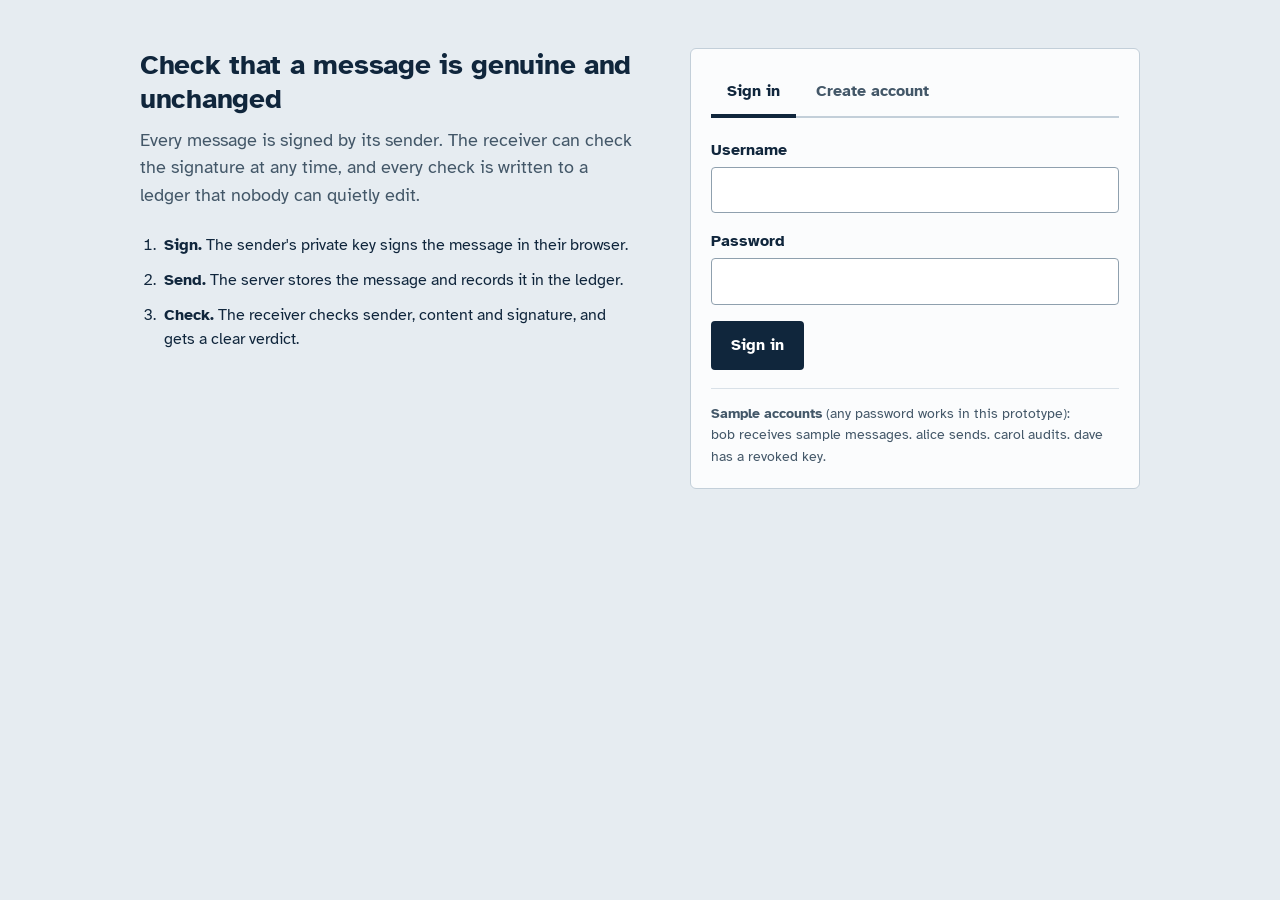
==== templates/index.html @ c5d1b367 "Add member 3 project code" ====
<!doctype html>
<html lang="en">
<head>
  <meta charset="utf-8">
  <meta name="viewport" content="width=device-width, initial-scale=1">
  <title>Sign in - Evidence Ledger</title>
  <link rel="preconnect" href="https://fonts.googleapis.com">
  <link rel="preconnect" href="https://fonts.gstatic.com" crossorigin>
  <link href="https://fonts.googleapis.com/css2?family=Atkinson+Hyperlegible:wght@400;700&family=IBM+Plex+Mono:wght@400;500&display=swap" rel="stylesheet">
  <link rel="stylesheet" href="/static/css/styles.css">
</head>
<body>
  <div class="auth-shell">
    <div class="auth-grid">

      <section>
        <h1>Check that a message is genuine and unchanged</h1>
        <p class="lead" style="margin-top:12px">Every message is signed by its sender. The receiver can check the signature at any time, and every check is written to a ledger that nobody can quietly edit.</p>
        <ol class="steps">
          <li><strong>Sign.</strong> The sender's private key signs the message in their browser.</li>
          <li><strong>Send.</strong> The server stores the message and records it in the ledger.</li>
          <li><strong>Check.</strong> The receiver checks sender, content and signature, and gets a clear verdict.</li>
        </ol>
      </section>

      <section class="panel auth-panel" aria-labelledby="auth-title">
        <div class="tabs" role="tablist" aria-label="Account">
          <button class="tab" role="tab" id="tab-signin" aria-selected="true" aria-controls="pane-signin" type="button">Sign in</button>
          <button class="tab" role="tab" id="tab-signup" aria-selected="false" aria-controls="pane-signup" type="button">Create account</button>
        </div>

        <!-- Sign in -->
        <form id="pane-signin" role="tabpanel" aria-labelledby="tab-signin" novalidate>
          <div class="field">
            <label for="si-user">Username</label>
            <input type="text" id="si-user" autocomplete="username" autocapitalize="none" required>
          </div>
          <div class="field">
            <label for="si-pass">Password</label>
            <input type="password" id="si-pass" autocomplete="current-password" required>
          </div>
          <p class="error-text" id="si-error" role="alert" hidden></p>
          <button class="btn" type="submit">Sign in</button>
          <div class="samples fine">
            <strong>Sample accounts</strong> (any password works in this prototype):
            <br>bob receives sample messages. alice sends. carol audits. dave has a revoked key.
          </div>
        </form>

        <!-- Create account -->
        <form id="pane-signup" role="tabpanel" aria-labelledby="tab-signup" hidden novalidate>
          <div class="field">
            <label for="su-user">Choose a username</label>
            <input type="text" id="su-user" autocomplete="username" autocapitalize="none" required>
            <p class="hint">3 to 20 letters, numbers or underscores.</p>
          </div>
          <div class="field">
            <label for="su-pass">Choose a password</label>
            <input type="password" id="su-pass" autocomplete="new-password" required>
            <p class="hint">At least 8 characters.</p>
          </div>
          <p class="error-text" id="su-error" role="alert" hidden></p>
          <button class="btn" type="submit">Create account</button>
        </form>

        <!-- Key setup, shown after the account is created -->
        <div id="pane-key" hidden>
          <h2 id="auth-title">Create your signing key</h2>
          <p class="fine" style="margin-top:6px">Your private key signs your messages and never leaves this browser. Only the public half goes to the server.</p>
          <div class="row" style="margin:14px 0">
            <button class="btn" type="button" id="make-key">Create my key pair</button>
          </div>
          <div id="key-result" hidden>
            <div class="label">Your key fingerprint</div>
            <div class="fingerprint" id="fingerprint"></div>
            <p class="hint">Check this fingerprint with the people you message, so they know your public key is really yours.</p>
            <div class="row" style="margin-top:14px">
              <button class="btn secondary" type="button" id="download-key">Download private key backup</button>
              <a class="btn" href="inbox.html">Continue to inbox</a>
            </div>
            <p class="hint">Keep the backup somewhere safe. If you lose your key you must revoke it and create a new one.</p>
          </div>
          <p class="fine" style="margin-top:14px">Prototype: the key shown here is simulated.</p>
        </div>
      </section>

    </div>
  </div>
  <div class="toasts" id="toasts" aria-live="polite"></div>

  <script src="/static/js/mock-api.js"></script>
  <script src="/static/js/app.js"></script>
  <script src="/static/js/login.js"></script>
</body>
</html>
---- static/css/styles.css ----
/* ==========================================================
   Evidence Ledger - shared styles
   Direction: a calm light-table for evidence work.
   Colour never carries meaning alone: every verdict also has
   an icon and a word.
   ========================================================== */

:root {
  --bench: #e6ecf1;      /* page background */
  --paper: #fbfcfd;      /* panels */
  --ink: #10263c;        /* text, rail, primary buttons */
  --ink-2: #435768;      /* secondary text */
  --line: #c3cfd9;
  --line-soft: #d9e1e8;
  --focus: #0b63ce;

  --ok: #17703f;   --ok-bg: #d9f0e2;
  --bad: #b4232a;  --bad-bg: #fadcde;
  --warn: #7d4a00; --warn-bg: #fbe9c1;
  --mute: #42525f; --mute-bg: #dfe6ec;

  --font: "Atkinson Hyperlegible", system-ui, -apple-system, "Segoe UI", Roboto, sans-serif;
  --mono: "IBM Plex Mono", ui-monospace, "SFMono-Regular", Menlo, Consolas, monospace;
  --rail-w: 236px;
}

* { box-sizing: border-box; }
html { font-size: 16px; }
body {
  margin: 0;
  background: var(--bench);
  color: var(--ink);
  font-family: var(--font);
  line-height: 1.55;
}
h1, h2, h3 { line-height: 1.2; margin: 0; }
h1 { font-size: 1.75rem; font-weight: 700; letter-spacing: -0.01em; }
h2 { font-size: 1.15rem; font-weight: 700; }
h3 { font-size: 1rem; font-weight: 700; }
p { margin: 0 0 0.75rem; max-width: 68ch; }
a { color: var(--focus); }
code, .mono { font-family: var(--mono); font-size: 0.82rem; }
.fine { font-size: 0.875rem; color: var(--ink-2); }
.lead { font-size: 1.1rem; color: var(--ink-2); max-width: 56ch; }
.stack > * + * { margin-top: 1rem; }

:focus-visible { outline: 3px solid var(--focus); outline-offset: 2px; }

/* ---------- layout shell ---------- */
.shell { display: grid; grid-template-columns: var(--rail-w) 1fr; min-height: 100vh; }
.main { padding: 32px 40px 64px; max-width: 1120px; width: 100%; }
.page-head { margin-bottom: 24px; }
.page-head p { margin: 6px 0 0; color: var(--ink-2); }

/* ---------- navigation rail ---------- */
.rail {
  background: var(--ink);
  color: #e8eef4;
  padding: 24px 16px;
  display: flex;
  flex-direction: column;
  gap: 28px;
  position: sticky;
  top: 0;
  height: 100vh;
}
.brand { display: flex; align-items: center; gap: 10px; font-weight: 700; font-size: 1.1rem; padding: 0 8px; }
.brand svg { flex: none; }
.nav { list-style: none; margin: 0; padding: 0; display: flex; flex-direction: column; gap: 2px; }
.nav a {
  display: block;
  padding: 9px 10px;
  border-left: 4px solid transparent;
  color: #cfdae5;
  text-decoration: none;
  border-radius: 0 4px 4px 0;
}
.nav a:hover { background: rgba(255, 255, 255, 0.07); color: #fff; }
.nav a[aria-current="page"] { border-left-color: #fff; background: rgba(255, 255, 255, 0.12); color: #fff; font-weight: 700; }
.rail .who { margin-top: auto; padding: 0 8px; font-size: 0.9rem; color: #cfdae5; }
.rail .who strong { color: #fff; }
.rail .role { font-size: 0.8rem; border: 1px solid rgba(255, 255, 255, 0.4); border-radius: 999px; padding: 0 8px; margin-left: 4px; }
.rail .proto { margin: 14px 0 0; font-size: 0.8rem; color: #9db0c2; }
.link-btn {
  background: none; border: 0; padding: 4px 0; margin-top: 6px;
  color: #fff; font: inherit; text-decoration: underline; cursor: pointer;
}

/* ---------- panels, forms, buttons ---------- */
.panel {
  background: var(--paper);
  border: 1px solid var(--line);
  border-radius: 6px;
  padding: 20px;
}
.panel + .panel { margin-top: 16px; }
.field { margin-bottom: 16px; }
.field label, .label { display: block; font-weight: 700; margin-bottom: 4px; }
.hint { font-size: 0.875rem; color: var(--ink-2); margin: 4px 0 0; }
input[type="text"], input[type="password"], select, textarea {
  width: 100%;
  padding: 10px 12px;
  border: 1px solid #8fa0ae;
  border-radius: 4px;
  background: #fff;
  color: var(--ink);
  font: inherit;
}
textarea { min-height: 130px; resize: vertical; }
input:disabled { background: var(--mute-bg); cursor: not-allowed; }
.row { display: flex; flex-wrap: wrap; gap: 10px; align-items: center; }

.btn {
  display: inline-flex; align-items: center; justify-content: center; gap: 8px;
  padding: 10px 18px;
  border-radius: 4px;
  border: 2px solid var(--ink);
  background: var(--ink);
  color: #fff;
  font: inherit; font-weight: 700;
  cursor: pointer;
  text-decoration: none;
}
.btn:hover { background: #1c3d5c; border-color: #1c3d5c; }
.btn.secondary { background: transparent; color: var(--ink); }
.btn.secondary:hover { background: rgba(16, 38, 60, 0.08); }
.btn.danger { background: transparent; border-color: var(--bad); color: var(--bad); }
.btn.danger:hover { background: var(--bad-bg); }
.btn:disabled { opacity: 0.55; cursor: not-allowed; }

/* ---------- verdict badges and seal ---------- */
.badge {
  display: inline-flex; align-items: center; gap: 6px;
  padding: 1px 10px;
  border-radius: 999px;
  border: 1px solid;
  font-size: 0.875rem; font-weight: 700;
  white-space: nowrap;
}
.ok   { color: var(--ok);   background: var(--ok-bg);   border-color: var(--ok); }
.bad  { color: var(--bad);  background: var(--bad-bg);  border-color: var(--bad); }
.warn { color: var(--warn); background: var(--warn-bg); border-color: var(--warn); }
.mute { color: var(--mute); background: var(--mute-bg); border-color: #8fa0ae; }

.seal {
  display: flex; gap: 16px; align-items: flex-start;
  padding: 16px 18px;
  border: 2px solid;
  border-radius: 6px;
  animation: stamp 180ms ease-out;
}
.seal p { margin: 4px 0 0; color: inherit; }
.seal-icon {
  flex: none; width: 46px; height: 46px; border-radius: 50%;
  border: 3px solid currentColor;
  display: grid; place-items: center;
  font-size: 1.5rem; font-weight: 700; line-height: 1;
}
.seal-title { font-size: 1.3rem; font-weight: 700; }
@keyframes stamp { from { transform: scale(1.06); opacity: 0; } to { transform: none; opacity: 1; } }

/* the checks, in the order the server runs them */
.checks { list-style: none; margin: 16px 0 0; padding: 0; }
.checks li {
  display: grid; grid-template-columns: 28px 1fr; gap: 8px;
  padding: 8px 0; border-bottom: 1px solid var(--line-soft);
}
.checks .mark { font-weight: 700; text-align: center; }
.checks .pass .mark { color: var(--ok); }
.checks .fail .mark { color: var(--bad); }
.checks .fail { font-weight: 700; }
.checks .skipped { color: var(--ink-2); }

/* ---------- inbox: list and detail ---------- */
.split { display: grid; grid-template-columns: minmax(260px, 370px) 1fr; gap: 20px; align-items: start; }
.msg-list {
  list-style: none; margin: 0; padding: 0;
  background: var(--paper); border: 1px solid var(--line); border-radius: 6px; overflow: hidden;
}
.msg-list li + li { border-top: 1px solid var(--line-soft); }
.msg-row {
  display: block; width: 100%; text-align: left;
  padding: 12px 14px 12px 12px;
  background: transparent; border: 0; border-left: 4px solid transparent;
  font: inherit; color: inherit; cursor: pointer;
}
.msg-row:hover { background: #f0f4f7; }
.msg-row[aria-current="true"] { border-left-color: var(--ink); background: #e9eff4; }
.msg-row .top { display: flex; justify-content: space-between; gap: 8px; align-items: baseline; }
.msg-row .from { font-weight: 700; }
.msg-row .when { font-size: 0.8rem; color: var(--ink-2); }
.msg-row .preview { display: block; color: var(--ink-2); font-size: 0.9rem; margin: 2px 0 6px; overflow: hidden; text-overflow: ellipsis; white-space: nowrap; }
.msg-body {
  white-space: pre-wrap; overflow-wrap: anywhere;
  margin: 12px 0; padding: 14px 16px;
  background: #fff; border: 1px solid var(--line); border-left: 4px solid var(--ink);
  border-radius: 4px; font-size: 1.05rem;
}
.facts { display: grid; grid-template-columns: max-content 1fr; gap: 4px 14px; margin: 0 0 16px; font-size: 0.9rem; }
.facts dt { color: var(--ink-2); }
.facts dd { margin: 0; overflow-wrap: anywhere; }
.empty { padding: 28px 20px; color: var(--ink-2); }
.empty strong { display: block; color: var(--ink); margin-bottom: 4px; }

/* ---------- ledger: the chain ---------- */
.tabs { display: flex; gap: 4px; border-bottom: 2px solid var(--line); margin-bottom: 20px; }
.tab {
  background: none; border: 0; border-bottom: 4px solid transparent; margin-bottom: -2px;
  padding: 10px 16px; font: inherit; font-weight: 700; color: var(--ink-2); cursor: pointer;
}
.tab[aria-selected="true"] { color: var(--ink); border-bottom-color: var(--ink); }

.ledger-bar { display: flex; flex-wrap: wrap; gap: 12px 20px; align-items: center; justify-content: space-between; margin-bottom: 16px; }
.banner { position: sticky; top: 8px; z-index: 5; padding: 12px 16px; border: 2px solid; border-radius: 6px; margin-bottom: 16px; font-weight: 700; box-shadow: 0 2px 8px rgba(16, 38, 60, 0.18); }
.banner p { font-weight: 400; margin: 2px 0 0; }

.chain { list-style: none; margin: 0; padding: 0; }
.block {
  display: grid; grid-template-columns: 52px 1fr auto; gap: 14px; align-items: center;
  background: var(--paper); border: 1px solid var(--line); border-radius: 6px; padding: 12px 14px;
  transition: border-color 120ms, background 120ms;
}
.block .seq { font-family: var(--mono); font-weight: 500; color: var(--ink-2); }
.block .ev { font-weight: 700; display: flex; gap: 8px; flex-wrap: wrap; align-items: center; }
.block .sum { color: var(--ink-2); font-size: 0.92rem; overflow-wrap: anywhere; }
.block .hashes { font-family: var(--mono); font-size: 0.78rem; color: var(--ink-2); text-align: right; line-height: 1.6; }
.block .hashes span { display: inline-block; width: 3.2em; color: #6b7c8b; }
.block.is-ok { border-color: var(--ok); background: #f4fbf7; }
.block.is-broken { border: 3px solid var(--bad); background: #fff5f5; }
.block.is-unchecked { opacity: 0.6; }
.link { height: 30px; margin-left: 33px; border-left: 3px solid var(--line); position: relative; transition: border-color 120ms; }
.link span { position: absolute; left: 16px; top: 4px; font: 0.75rem var(--mono); color: var(--ink-2); }
.link.is-ok { border-left-color: var(--ok); }
.link.is-broken { border-left: 3px dashed var(--bad); }
.link.is-broken span { color: var(--bad); font-weight: 600; }

/* ---------- tables ---------- */
.table-wrap { overflow-x: auto; background: var(--paper); border: 1px solid var(--line); border-radius: 6px; }
table { width: 100%; border-collapse: collapse; }
th, td { text-align: left; padding: 10px 14px; border-bottom: 1px solid var(--line-soft); vertical-align: top; }
th { font-size: 0.875rem; color: var(--ink-2); font-weight: 700; background: #f0f4f7; }
tr:last-child td { border-bottom: 0; }

/* ---------- attack demo ---------- */
.attack h2 { margin-bottom: 4px; }
.attack .why { color: var(--ink-2); margin-bottom: 16px; }
.attack-result { margin-top: 14px; }
.check-line { display: flex; gap: 8px; align-items: center; margin-bottom: 14px; }
.check-line input { width: 20px; height: 20px; flex: none; }

/* ---------- sign-in page ---------- */
.auth-shell { min-height: 100vh; padding: 48px 24px; display: grid; place-items: start center; }
.auth-grid { display: grid; grid-template-columns: 1.1fr 1fr; gap: 56px; max-width: 1000px; width: 100%; align-items: start; }
.steps { padding-left: 1.25rem; margin: 24px 0 0; max-width: 52ch; }
.steps li { margin-bottom: 10px; padding-left: 4px; }
.auth-panel h2 { margin-bottom: 14px; }
.samples { margin-top: 18px; padding-top: 14px; border-top: 1px solid var(--line-soft); }
.fingerprint { font-family: var(--mono); font-size: 1rem; letter-spacing: 0.04em; padding: 10px 12px; background: #fff; border: 1px solid var(--line); border-radius: 4px; overflow-wrap: anywhere; }
.error-text { color: var(--bad); font-weight: 700; margin: 8px 0 0; }

/* ---------- toasts ---------- */
.toasts { position: fixed; right: 16px; bottom: 16px; display: flex; flex-direction: column; gap: 8px; z-index: 20; }
.toast { background: var(--ink); color: #fff; padding: 10px 16px; border-radius: 4px; max-width: 340px; box-shadow: 0 4px 14px rgba(16, 38, 60, 0.3); }
.toast.bad { background: var(--bad); border: 0; color: #fff; }

/* ---------- small screens ---------- */
@media (max-width: 860px) {
  .shell { grid-template-columns: 1fr; }
  .rail { position: static; height: auto; flex-direction: row; flex-wrap: wrap; align-items: center; gap: 12px 20px; padding: 14px 16px; }
  .nav { flex-direction: row; flex-wrap: wrap; }
  .nav a { border-left: 0; border-bottom: 4px solid transparent; border-radius: 0; padding: 6px 8px; }
  .nav a[aria-current="page"] { border-bottom-color: #fff; }
  .rail .who { margin: 0 0 0 auto; }
  .rail .proto { display: none; }
  .main { padding: 24px 16px 48px; }
  .split, .auth-grid { grid-template-columns: 1fr; gap: 24px; }
  .block { grid-template-columns: 40px 1fr; }
  .block .hashes { grid-column: 2; text-align: left; }
}

@media (prefers-reduced-motion: reduce) {
  .seal { animation: none; }
  .block, .link { transition: none; }
}
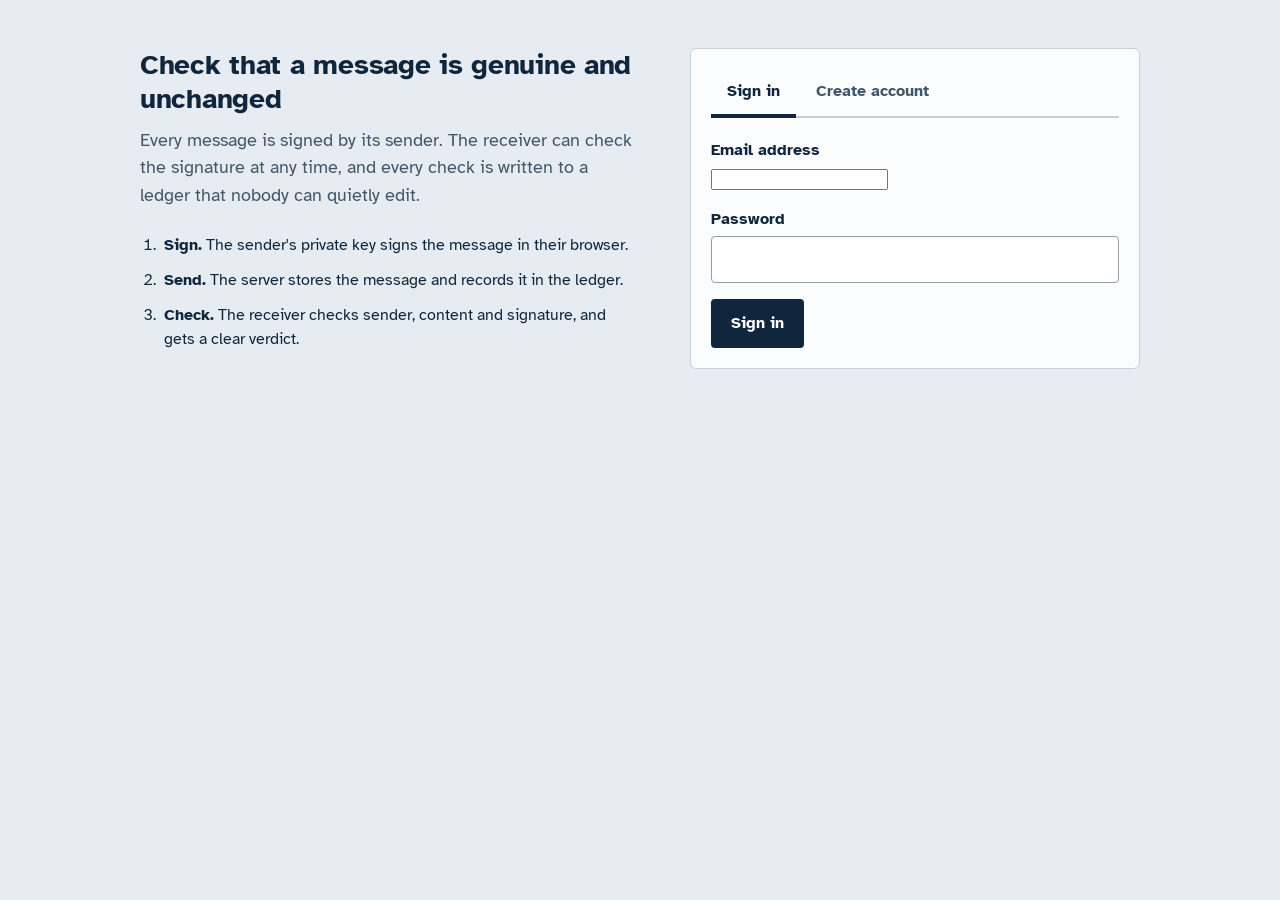
==== commit 1fcc2c6c: "Complete backend integration and ledger anchoring" ====
--- a/templates/index.html
+++ b/templates/index.html
@@ -32,8 +32,8 @@
         <!-- Sign in -->
         <form id="pane-signin" role="tabpanel" aria-labelledby="tab-signin" novalidate>
           <div class="field">
-            <label for="si-user">Username</label>
-            <input type="text" id="si-user" autocomplete="username" autocapitalize="none" required>
+            <label for="si-user">Email address</label>
+            <input type="email" id="si-user" autocomplete="email" required>
           </div>
           <div class="field">
             <label for="si-pass">Password</label>
@@ -41,14 +41,14 @@
           </div>
           <p class="error-text" id="si-error" role="alert" hidden></p>
           <button class="btn" type="submit">Sign in</button>
-          <div class="samples fine">
-            <strong>Sample accounts</strong> (any password works in this prototype):
-            <br>bob receives sample messages. alice sends. carol audits. dave has a revoked key.
-          </div>
         </form>
 
         <!-- Create account -->
         <form id="pane-signup" role="tabpanel" aria-labelledby="tab-signup" hidden novalidate>
+          <div class="field">
+  <label for="su-email">Email address</label>
+  <input type="email" id="su-email" autocomplete="email" required>
+</div>
           <div class="field">
             <label for="su-user">Choose a username</label>
             <input type="text" id="su-user" autocomplete="username" autocapitalize="none" required>
@@ -80,7 +80,6 @@
             </div>
             <p class="hint">Keep the backup somewhere safe. If you lose your key you must revoke it and create a new one.</p>
           </div>
-          <p class="fine" style="margin-top:14px">Prototype: the key shown here is simulated.</p>
         </div>
       </section>
 
@@ -88,8 +87,9 @@
   </div>
   <div class="toasts" id="toasts" aria-live="polite"></div>
 
-  <script src="/static/js/mock-api.js"></script>
-  <script src="/static/js/app.js"></script>
-  <script src="/static/js/login.js"></script>
+<script src="/static/js/api.js"></script>
+<script src="/static/js/app.js"></script>
+<script src="/static/js/crypto.js"></script>
+<script src="/static/js/login.js"></script>
 </body>
 </html>
